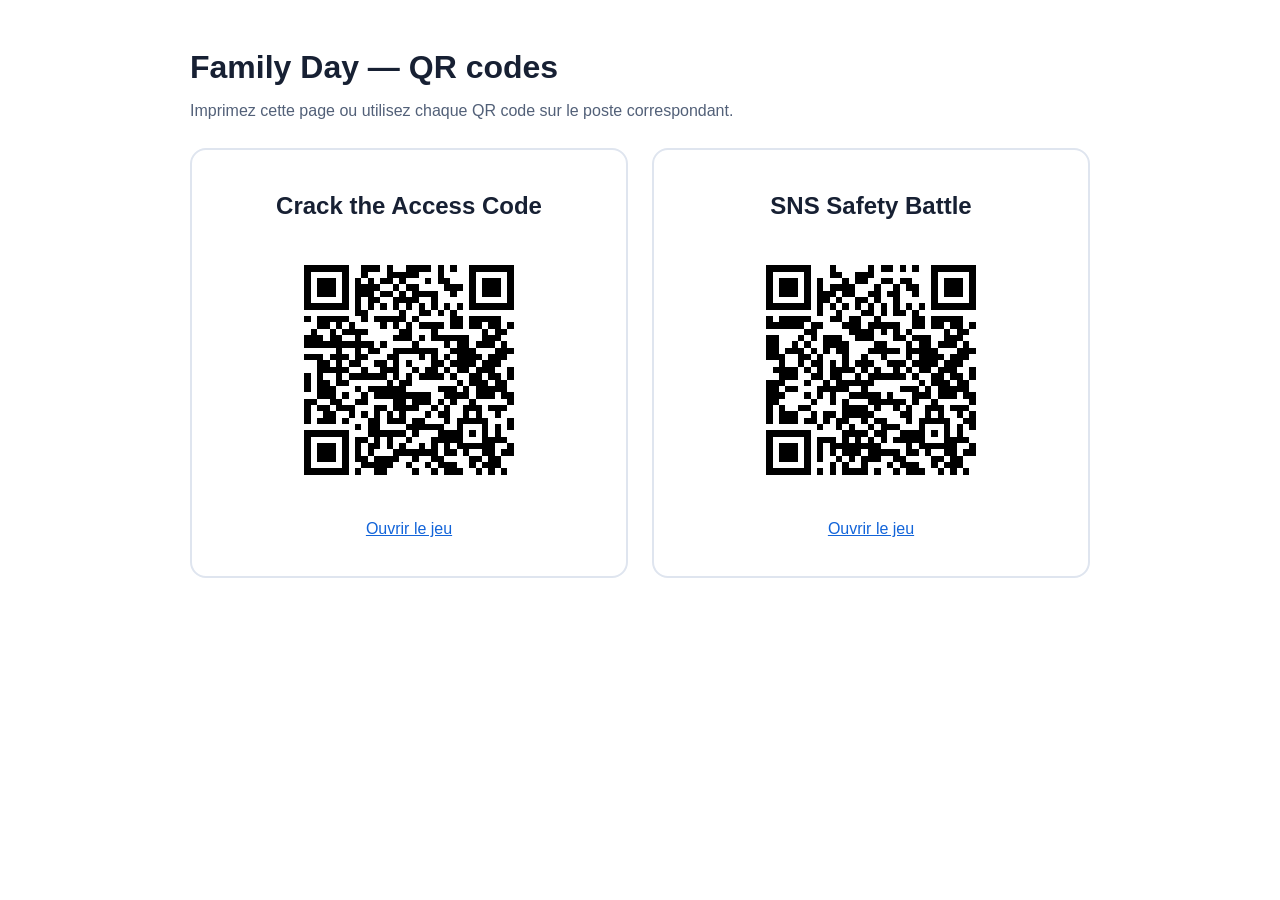
==== docs/qr/index.html @ 12d72681 "Add printable QR code page." ====
<!doctype html>
<html lang="fr">
<head>
  <meta charset="utf-8">
  <meta name="viewport" content="width=device-width, initial-scale=1">
  <title>Family Day — QR codes des jeux</title>
  <style>
    body { font-family: Arial, sans-serif; max-width: 900px; margin: 0 auto; padding: 28px; color: #172033; }
    h1 { margin-bottom: 8px; } .intro { color: #526078; }
    .grid { display: grid; grid-template-columns: repeat(auto-fit, minmax(280px, 1fr)); gap: 24px; margin-top: 28px; }
    .card { border: 2px solid #dfe5ef; border-radius: 16px; padding: 22px; text-align: center; }
    img { width: min(100%, 260px); height: auto; } a { word-break: break-all; color: #1264d9; }
    @media print { .intro, .url { display: none; } body { padding: 0; } .grid { gap: 12px; } }
  </style>
</head>
<body>
  <h1>Family Day — QR codes</h1>
  <p class="intro">Imprimez cette page ou utilisez chaque QR code sur le poste correspondant.</p>
  <div class="grid">
    <section class="card">
      <h2>Crack the Access Code</h2>
      <img src="access-code.svg" alt="QR code pour Crack the Access Code">
      <p class="url"><a href="../access-code/">Ouvrir le jeu</a></p>
    </section>
    <section class="card">
      <h2>SNS Safety Battle</h2>
      <img src="sns-safety-battle.svg" alt="QR code pour SNS Safety Battle">
      <p class="url"><a href="../sns-safety-battle/">Ouvrir le jeu</a></p>
    </section>
  </div>
</body>
</html>
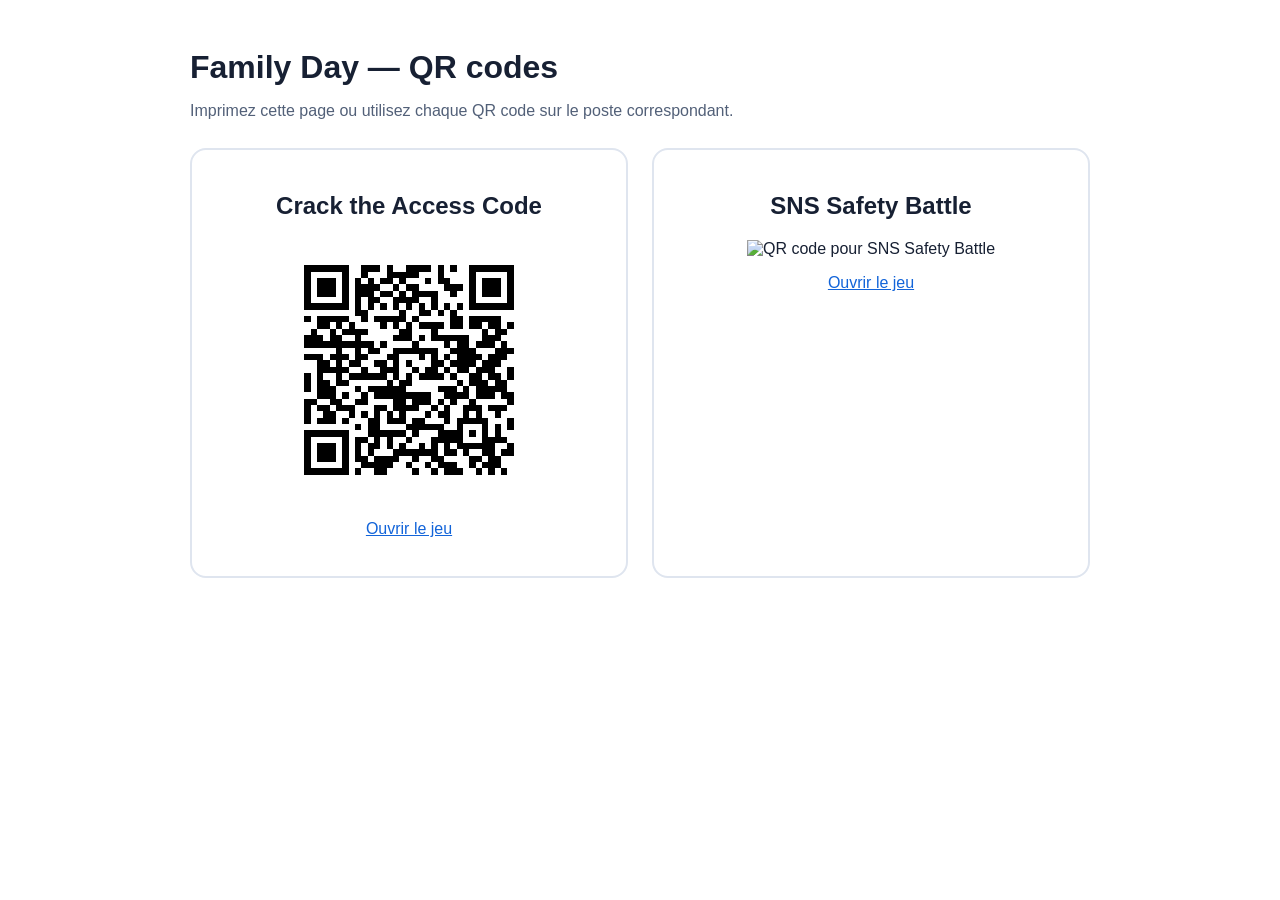
==== commit 67c0cae4: "Point printable QR page to repaired SNS game." ====
--- a/docs/qr/index.html
+++ b/docs/qr/index.html
@@ -25,7 +25,7 @@
     <section class="card">
       <h2>SNS Safety Battle</h2>
       <img src="sns-safety-battle.svg" alt="QR code pour SNS Safety Battle">
-      <p class="url"><a href="../sns-safety-battle/">Ouvrir le jeu</a></p>
+      <p class="url"><a href="../sns-safety-battle-v2/">Ouvrir le jeu</a></p>
     </section>
   </div>
 </body>
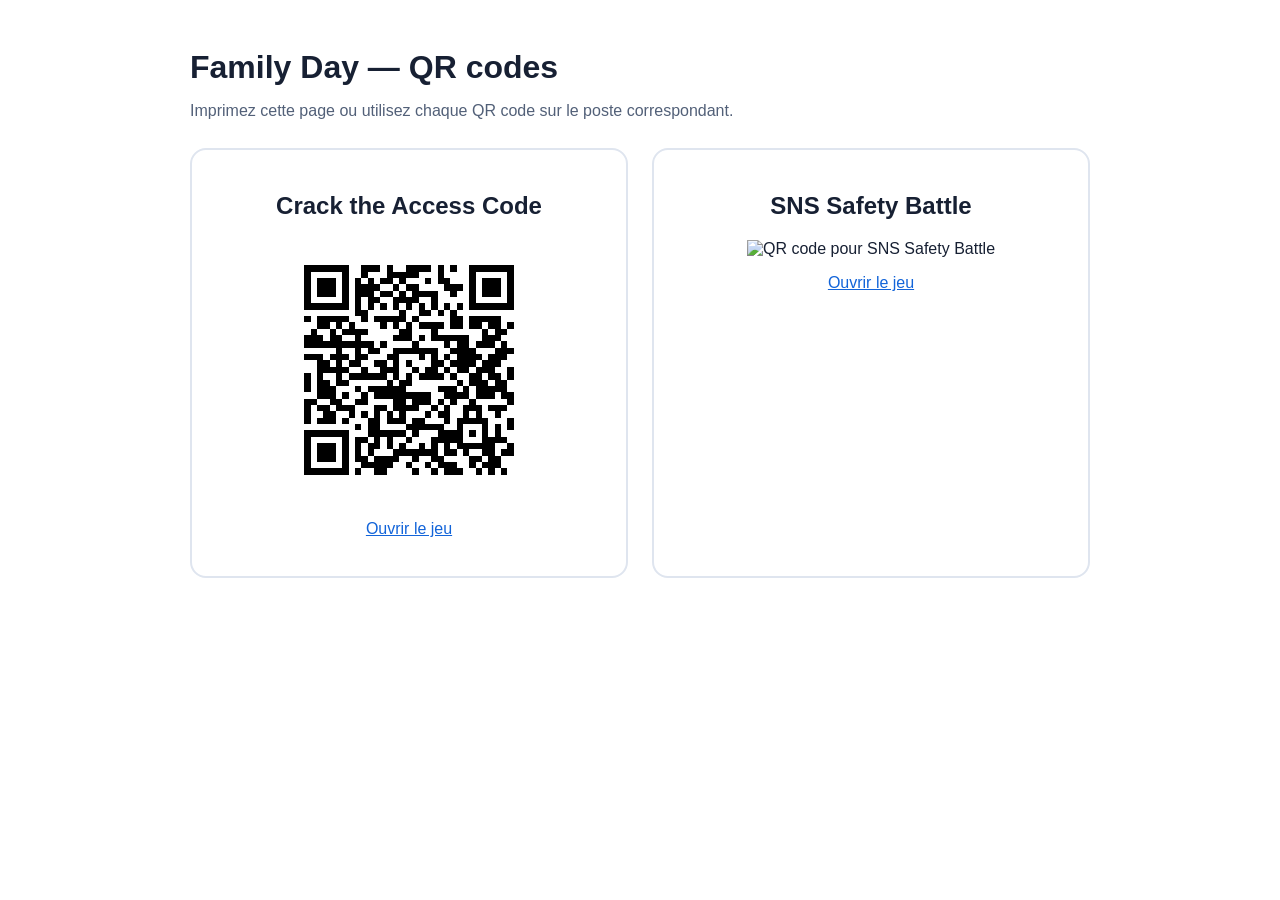
==== commit 1cd1fb0d: "Point QR page to image-complete SNS game." ====
--- a/docs/qr/index.html
+++ b/docs/qr/index.html
@@ -25,7 +25,7 @@
     <section class="card">
       <h2>SNS Safety Battle</h2>
       <img src="sns-safety-battle.svg" alt="QR code pour SNS Safety Battle">
-      <p class="url"><a href="../sns-safety-battle-v2/">Ouvrir le jeu</a></p>
+      <p class="url"><a href="../sns-safety-battle-v3/">Ouvrir le jeu</a></p>
     </section>
   </div>
 </body>
